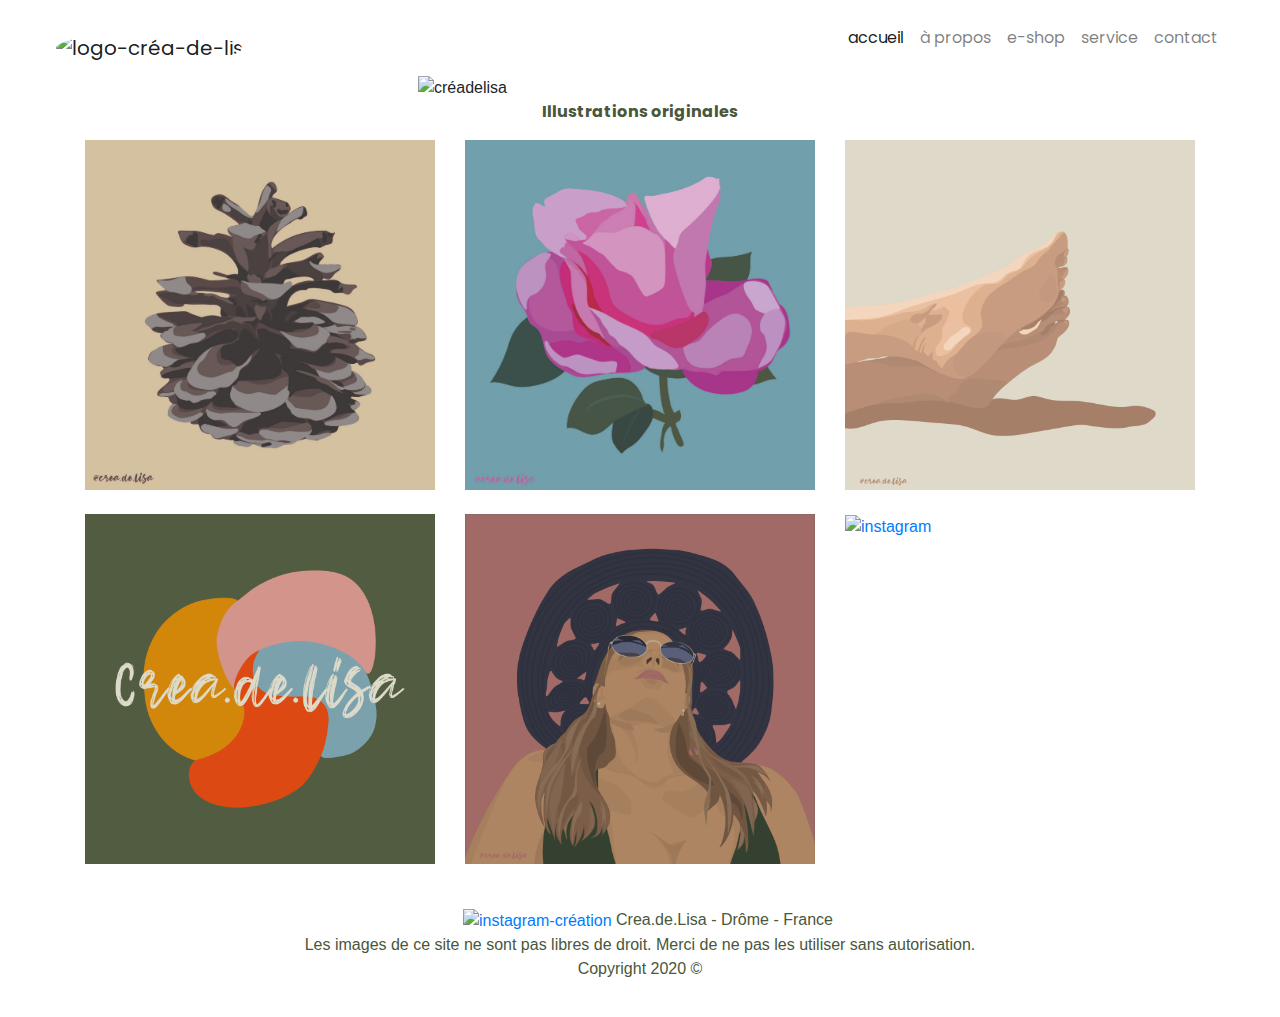
==== index.html @ 41af7bc5 "modif-2-lisa" ====
<!doctype html>
<html lang="fr">

<head>
  <!-- Required meta tags -->
  <meta charset="utf-8">
  <meta name="viewport" content="width=device-width, initial-scale=1, shrink-to-fit=no">

  <!-- Bootstrap CSS -->
  <link rel="stylesheet" href="https://stackpath.bootstrapcdn.com/bootstrap/4.4.1/css/bootstrap.min.css"
    integrity="sha384-Vkoo8x4CGsO3+Hhxv8T/Q5PaXtkKtu6ug5TOeNV6gBiFeWPGFN9MuhOf23Q9Ifjh" crossorigin="anonymous">
  <link rel="stylesheet" href="index.css">
  <link rel="stylesheet" href="site.css">
  <link href="https://fonts.googleapis.com/css2?family=Poppins&display=swap" rel="stylesheet">
  <link rel="shortcut icon" type="image/x-icon" href="image/logo-svg.svg" />
  <title>Crea.de.Lisa</title>
</head>

<body>

  <header>
    <nav class="navbar navbar-expand-lg navbar-light bg-white">
      <a class="navbar-brand" href="#"><img id=logo src="image/logo-couleur.png" alt="logo-créa-de-lisa"></a>
      <button class="navbar-toggler" type="button" data-toggle="collapse" data-target="#navbarNavAltMarkup"
        aria-controls="navbarNavAltMarkup" aria-expanded="false" aria-label="Toggle navigation">
        <span class="navbar-toggler-icon"></span>
      </button>
      <div class="collapse navbar-collapse justify-content-end" id="navbarNavAltMarkup">
        <div class="navbar-nav">
          <a class="nav-link active" href="index.html">accueil <span class="sr-only">(current)</span></a>
          <a class="nav-link" href="a-propos.html">à propos</a>
          <a class="nav-link" target="_blank" href="https://www.etsy.com/fr/shop/Creadelisaa">e-shop</a>
         <a class="nav-link" href="service.html">service</a> 
          <a class="nav-link" href="contact.html">contact</a>
        </div>
      </div>
    </nav>
  </header>

  <main>
    <div class="container">
      <img src="image/ecriture_logo_rouge_Plan de travail 1.png" alt="créadelisa" style="width:40%; height:auto" class="d-block mx-auto"/>
      <p class="crea">Illustrations originales</p>
      <div class="row ">
        <div class="col-12 col-md-4 col-lg-4  mb-4">
          <a target="_blank" href="https://www.etsy.com/fr/listing/885046161/tee-shirt-pomme-de-pin?ref=shop_home_active_1" class="cadre">
            <img class="img-fluid" src="image/pomme-de-pin.jpg" alt="illustration-pomme-de-pain" />
          </a>
        </div>
        <div class="col-12 col-md-4 col-lg-4 mb-4">
          <a href="#" class="cadre">
            <img class="img-fluid" src="image/rose.jpg" alt="rose" />
          </a>
        </div>

        <div class="col-12 col-md-4 col-lg-4 mb-4">
          <a href="#" class="cadre">
            <img class="img-fluid" src="image/pied-plage.png" alt="pied" />
          </a>
        </div>
      </div>

      <div class="row">
        <div class="col-12 col-md-4 col-lg-4 mb-4">
          <a href="#" class="cadre">
            <img class="img-fluid" src="image/logo-fond-kaki.png" alt="logo-créa-de-lisa" />
          </a>
        </div>

        <div class="col-12 col-md-4 col-lg-4 mb-4">
          <a href="#" class="cadre">
            <img class="img-fluid" src="image/portrait.png" alt="femme-à-la-plage"/>
          </a>
        </div>

        <div class="col-12 col-md-4 col-lg-4 mb-4">
          <a target="_blank" href="https://www.instagram.com/crea.de.lisa/?igshid=v2k1yolqqlns" class="cadre">
            <img class="img-fluid" src="image/Follow.png" alt="instagram" />
          </a>
        </div>
      </div>
    </div>

    

  </main>


  <footer class=pied-de-page>

    <div class="card ligne">
      <div class="card-body">
      <blockquote class="blockquote mb-0">
        <p class="text-center font-weight-light ">
          <a target="_blank" href="https://www.instagram.com/crea.de.lisa/?igshid=v2k1yolqqlns"><img src="image/logo-insta-footer.png" class="ml-3" alt="instagram-création"></a>  Crea.de.Lisa - Drôme  - France <br>
          Les images de ce site ne sont pas libres de droit. Merci de ne pas les utiliser sans autorisation. <br>
          Copyright 2020 © </p>
          </blockquote>
      </div>
    </div>
  </footer>



  <!-- Optional JavaScript -->
  <!-- jQuery first, then Popper.js, then Bootstrap JS -->
  <script src="https://code.jquery.com/jquery-3.4.1.slim.min.js"
    integrity="sha384-J6qa4849blE2+poT4WnyKhv5vZF5SrPo0iEjwBvKU7imGFAV0wwj1yYfoRSJoZ+n"
    crossorigin="anonymous"></script>
  <script src="https://cdn.jsdelivr.net/npm/popper.js@1.16.0/dist/umd/popper.min.js"
    integrity="sha384-Q6E9RHvbIyZFJoft+2mJbHaEWldlvI9IOYy5n3zV9zzTtmI3UksdQRVvoxMfooAo"
    crossorigin="anonymous"></script>
  <script src="https://stackpath.bootstrapcdn.com/bootstrap/4.4.1/js/bootstrap.min.js"
    integrity="sha384-wfSDF2E50Y2D1uUdj0O3uMBJnjuUD4Ih7YwaYd1iqfktj0Uod8GCExl3Og8ifwB6"
    crossorigin="anonymous"></script>
</body>
</html>
---- index.css ----
.crea{
    font-size: 100%;
    text-align: center;
    font-weight: bold;
    color: #49573B;
    font-family: 'Poppins', sans-serif;
}


@media screen and (max-width: 769px) {
    .crea{
        font-size: 60%;
    }
}

.cadre{
    margin-bottom:8%;
    padding: 0%;
}
---- site.css ----
/* en-tête site  */
header{
    font-family: 'Poppins', sans-serif;
}

.navbar{
    background-color: white;
    margin-right: 3%;
}

#logo{
    border-radius: 50%;
    margin-top: 10%;
    margin-left: 20%;
    /*box-shadow:  10px 3px 20px #49573B;
    margin-top: 20%;
    margin-left: 10%;
    */
}

@media screen and (max-width: 769px) {
    .pied-de-page{
        font-size: 5%;
    }
}

/* pieds de site  */
.pied-de-page{
    color: #49573B;

}

.ligne{
    border:none;
}

.blockquote {
    font-size: 1rem;
}
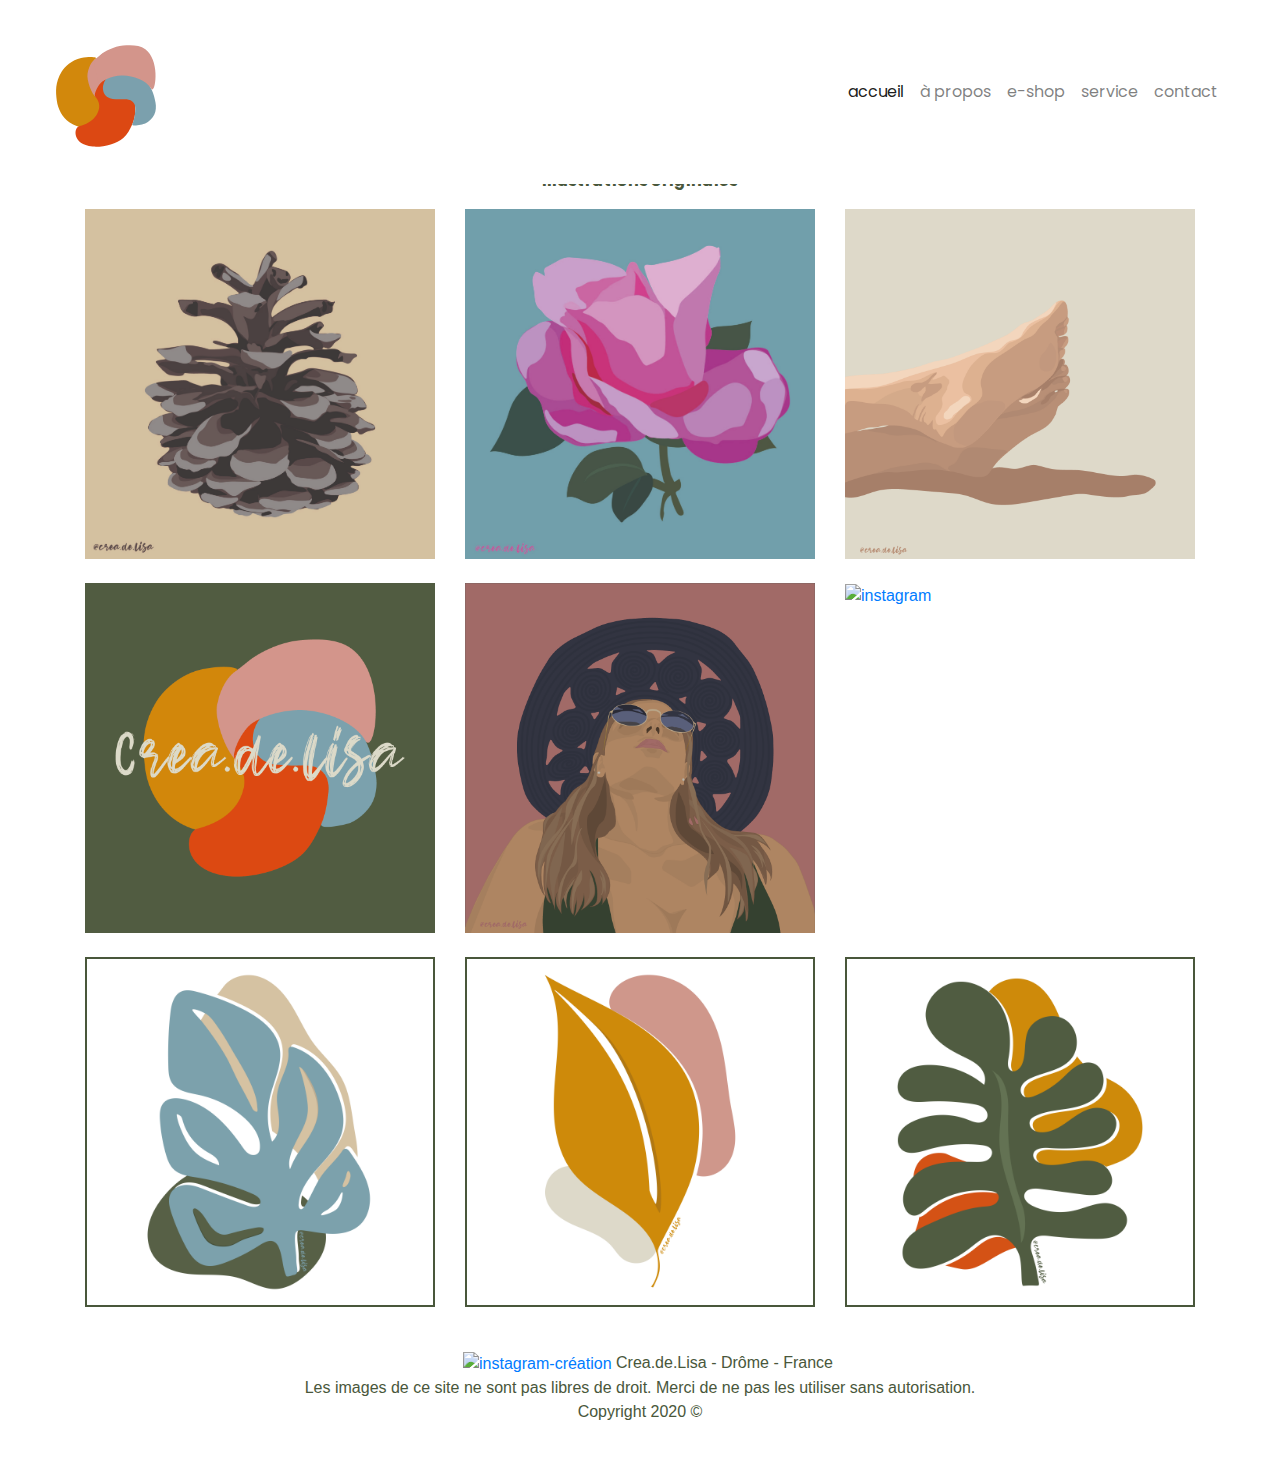
==== commit e179f89e: "modif-page-service" ====
--- a/index.html
+++ b/index.html
@@ -12,7 +12,7 @@
   <link rel="stylesheet" href="index.css">
   <link rel="stylesheet" href="site.css">
   <link href="https://fonts.googleapis.com/css2?family=Poppins&display=swap" rel="stylesheet">
-  <link rel="shortcut icon" type="image/x-icon" href="image/logo-svg.svg" />
+  <link rel="shortcut icon" type="image/x-icon" href="image/Logo-site-transparent-tailleok.png" />
   <title>Crea.de.Lisa</title>
 </head>
 
@@ -20,7 +20,7 @@
 
   <header>
     <nav class="navbar navbar-expand-lg navbar-light bg-white">
-      <a class="navbar-brand" href="#"><img id=logo src="image/logo-couleur.png" alt="logo-créa-de-lisa"></a>
+      <a class="navbar-brand" href="index.html"><img id=logo src="image/logo-svg.svg" alt="logo-créa-de-lisa"></a>
       <button class="navbar-toggler" type="button" data-toggle="collapse" data-target="#navbarNavAltMarkup"
         aria-controls="navbarNavAltMarkup" aria-expanded="false" aria-label="Toggle navigation">
         <span class="navbar-toggler-icon"></span>
@@ -78,9 +78,25 @@
             <img class="img-fluid" src="image/Follow.png" alt="instagram" />
           </a>
         </div>
+
+        <div class="col-12 col-md-4 col-lg-4 mb-4">
+          <a href="https://www.etsy.com/fr/listing/900572725/cartes-postales-a6-300-gr-o?ref=shop_home_active_1&frs=1" class="cadre ">
+            <img class="img-fluid feuille" src="image/feuille_carré_Plan de travail 1.png" alt="carte-postale-feuille"/>
+          </a>
+        </div>
+
+        <div class="col-12 col-md-4 col-lg-4 mb-4">
+          <a href="https://www.etsy.com/fr/listing/900572725/cartes-postales-a6-300-gr-o?ref=shop_home_active_1&frs=1" class="cadre ">
+            <img class="img-fluid feuille" src="image/feuille_carré-02.png" alt="carte-postale-illustration"/>
+          </a>
+        </div>
+        <div class="col-12 col-md-4 col-lg-4 mb-4">
+          <a href="https://www.etsy.com/fr/listing/900572725/cartes-postales-a6-300-gr-o?ref=shop_home_active_1&frs=1" class="cadre ">
+            <img class="img-fluid feuille" src="image/feuille_carré-03.png" alt="illustration-carte-postale"/>
+          </a>
+        </div>
       </div>
     </div>
-
     
 
   </main>
--- a/index.css
+++ b/index.css
@@ -17,4 +17,15 @@
 .cadre{
     margin-bottom:8%;
     padding: 0%;
+}
+.feuille{
+    border: 2px #49573B solid ;
+}
+.actu{
+    font-size: 100%;
+    text-align: center;
+    font-weight: bold;
+    color: #49573B;
+    font-family: 'Poppins', sans-serif;
+    margin-top: 10em;
 }--- a/site.css
+++ b/site.css
@@ -1,21 +1,29 @@
 /* en-tête site  */
 header{
     font-family: 'Poppins', sans-serif;
+    
 }
 
 .navbar{
     background-color: white;
     margin-right: 3%;
+    margin-bottom: -3%;
+
 }
 
 #logo{
-    border-radius: 50%;
-    margin-top: 10%;
-    margin-left: 20%;
-    /*box-shadow:  10px 3px 20px #49573B;
+    margin-top: 5%;
+    margin-left: 10%;
+    width: 150px;
+    height: 150px;
+    /*
+    box-shadow:  10px 3px 20px #49573B;
+    
     margin-top: 20%;
     margin-left: 10%;
     */
+
+    
 }
 
 @media screen and (max-width: 769px) {
@@ -27,7 +35,6 @@
 /* pieds de site  */
 .pied-de-page{
     color: #49573B;
-
 }
 
 .ligne{
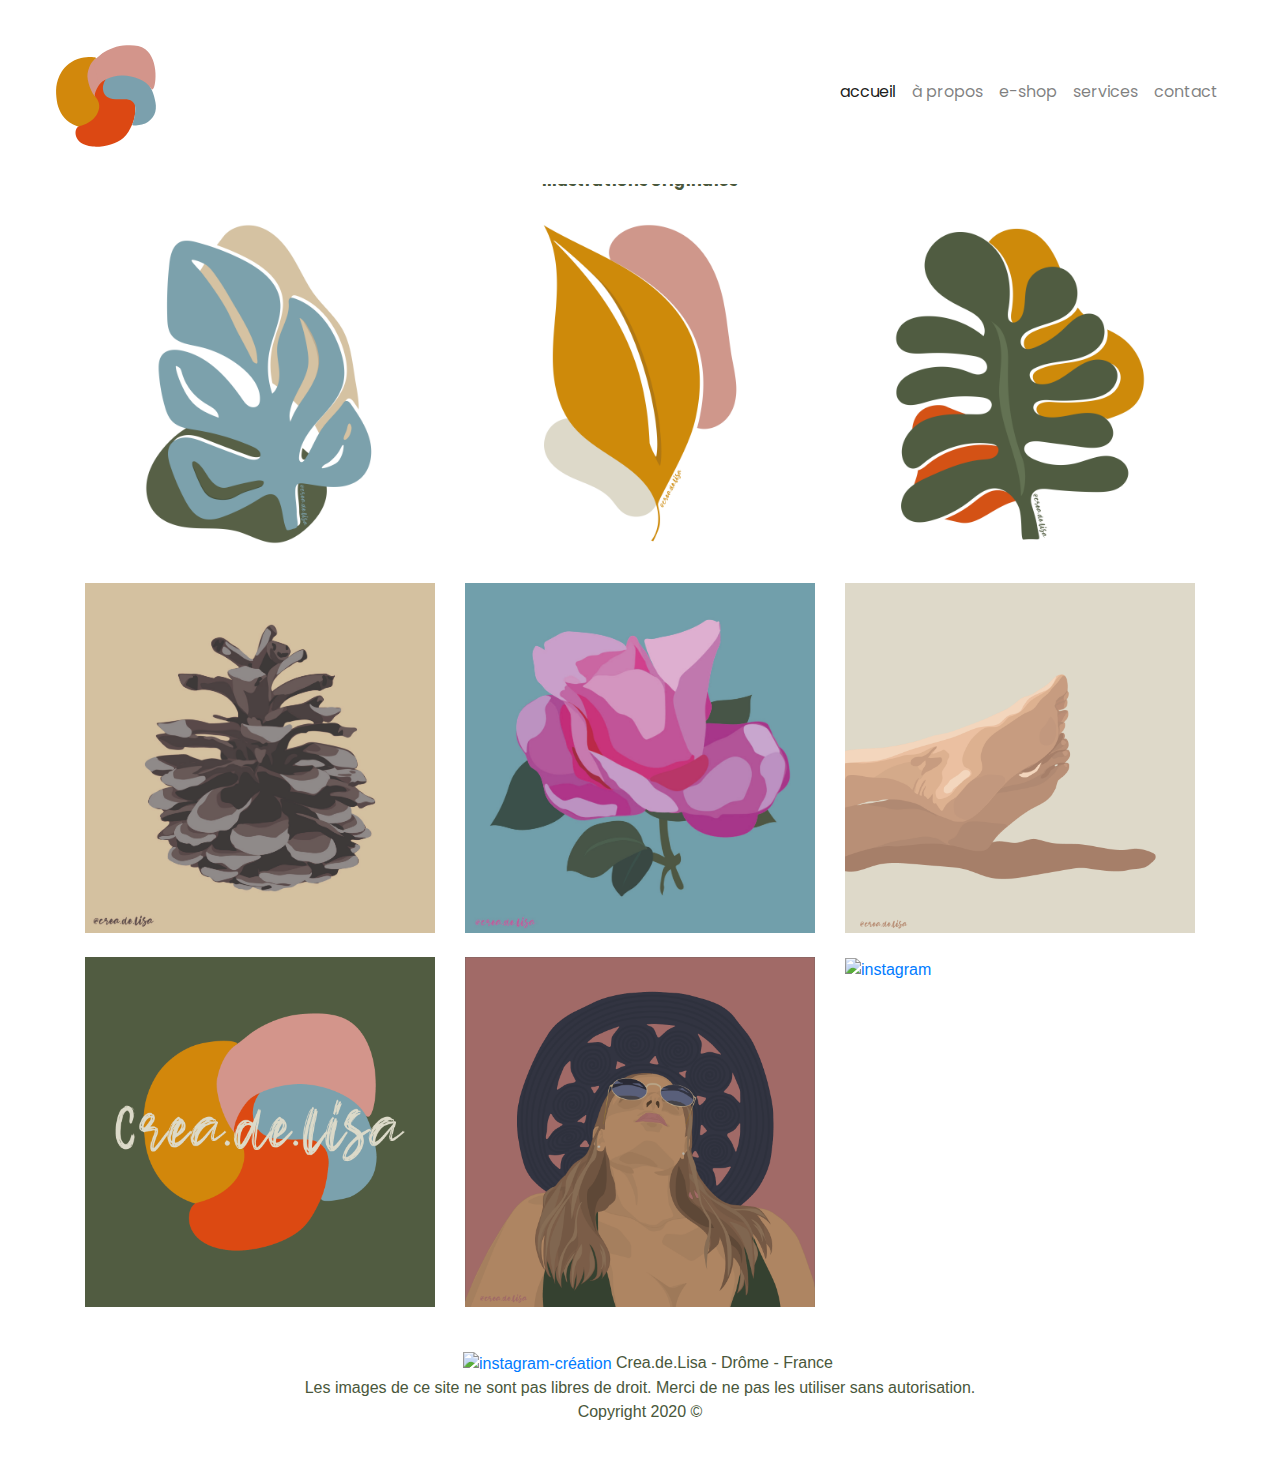
==== commit 5db01c81: "modif-lisa-service3" ====
--- a/index.html
+++ b/index.html
@@ -30,7 +30,7 @@
           <a class="nav-link active" href="index.html">accueil <span class="sr-only">(current)</span></a>
           <a class="nav-link" href="a-propos.html">à propos</a>
           <a class="nav-link" target="_blank" href="https://www.etsy.com/fr/shop/Creadelisaa">e-shop</a>
-         <a class="nav-link" href="service.html">service</a> 
+         <a class="nav-link" href="services.html">services</a> 
           <a class="nav-link" href="contact.html">contact</a>
         </div>
       </div>
@@ -42,6 +42,22 @@
       <img src="image/ecriture_logo_rouge_Plan de travail 1.png" alt="créadelisa" style="width:40%; height:auto" class="d-block mx-auto"/>
       <p class="crea">Illustrations originales</p>
       <div class="row ">
+        <div class="col-12 col-md-4 col-lg-4 mb-4">
+          <a href="https://www.etsy.com/fr/listing/900572725/cartes-postales-a6-300-gr-o?ref=shop_home_active_1&frs=1" class="cadre ">
+            <img class="img-fluid feuille" src="image/feuille_carré_Plan de travail 1.png" alt="carte-postale-feuille"/>
+          </a>
+        </div>
+
+        <div class="col-12 col-md-4 col-lg-4 mb-4">
+          <a href="https://www.etsy.com/fr/listing/900572725/cartes-postales-a6-300-gr-o?ref=shop_home_active_1&frs=1" class="cadre ">
+            <img class="img-fluid feuille" src="image/feuille_carré-02.png" alt="carte-postale-illustration"/>
+          </a>
+        </div>
+        <div class="col-12 col-md-4 col-lg-4 mb-4">
+          <a href="https://www.etsy.com/fr/listing/900572725/cartes-postales-a6-300-gr-o?ref=shop_home_active_1&frs=1" class="cadre ">
+            <img class="img-fluid feuille" src="image/feuille_carré-03.png" alt="illustration-carte-postale"/>
+          </a>
+        </div>
         <div class="col-12 col-md-4 col-lg-4  mb-4">
           <a target="_blank" href="https://www.etsy.com/fr/listing/885046161/tee-shirt-pomme-de-pin?ref=shop_home_active_1" class="cadre">
             <img class="img-fluid" src="image/pomme-de-pin.jpg" alt="illustration-pomme-de-pain" />
@@ -76,23 +92,6 @@
         <div class="col-12 col-md-4 col-lg-4 mb-4">
           <a target="_blank" href="https://www.instagram.com/crea.de.lisa/?igshid=v2k1yolqqlns" class="cadre">
             <img class="img-fluid" src="image/Follow.png" alt="instagram" />
-          </a>
-        </div>
-
-        <div class="col-12 col-md-4 col-lg-4 mb-4">
-          <a href="https://www.etsy.com/fr/listing/900572725/cartes-postales-a6-300-gr-o?ref=shop_home_active_1&frs=1" class="cadre ">
-            <img class="img-fluid feuille" src="image/feuille_carré_Plan de travail 1.png" alt="carte-postale-feuille"/>
-          </a>
-        </div>
-
-        <div class="col-12 col-md-4 col-lg-4 mb-4">
-          <a href="https://www.etsy.com/fr/listing/900572725/cartes-postales-a6-300-gr-o?ref=shop_home_active_1&frs=1" class="cadre ">
-            <img class="img-fluid feuille" src="image/feuille_carré-02.png" alt="carte-postale-illustration"/>
-          </a>
-        </div>
-        <div class="col-12 col-md-4 col-lg-4 mb-4">
-          <a href="https://www.etsy.com/fr/listing/900572725/cartes-postales-a6-300-gr-o?ref=shop_home_active_1&frs=1" class="cadre ">
-            <img class="img-fluid feuille" src="image/feuille_carré-03.png" alt="illustration-carte-postale"/>
           </a>
         </div>
       </div>
--- a/index.css
+++ b/index.css
@@ -18,9 +18,9 @@
     margin-bottom:8%;
     padding: 0%;
 }
-.feuille{
-    border: 2px #49573B solid ;
-}
+/* .feuille{
+    border: 2px #DED9C9 solid ;
+} */
 .actu{
     font-size: 100%;
     text-align: center;
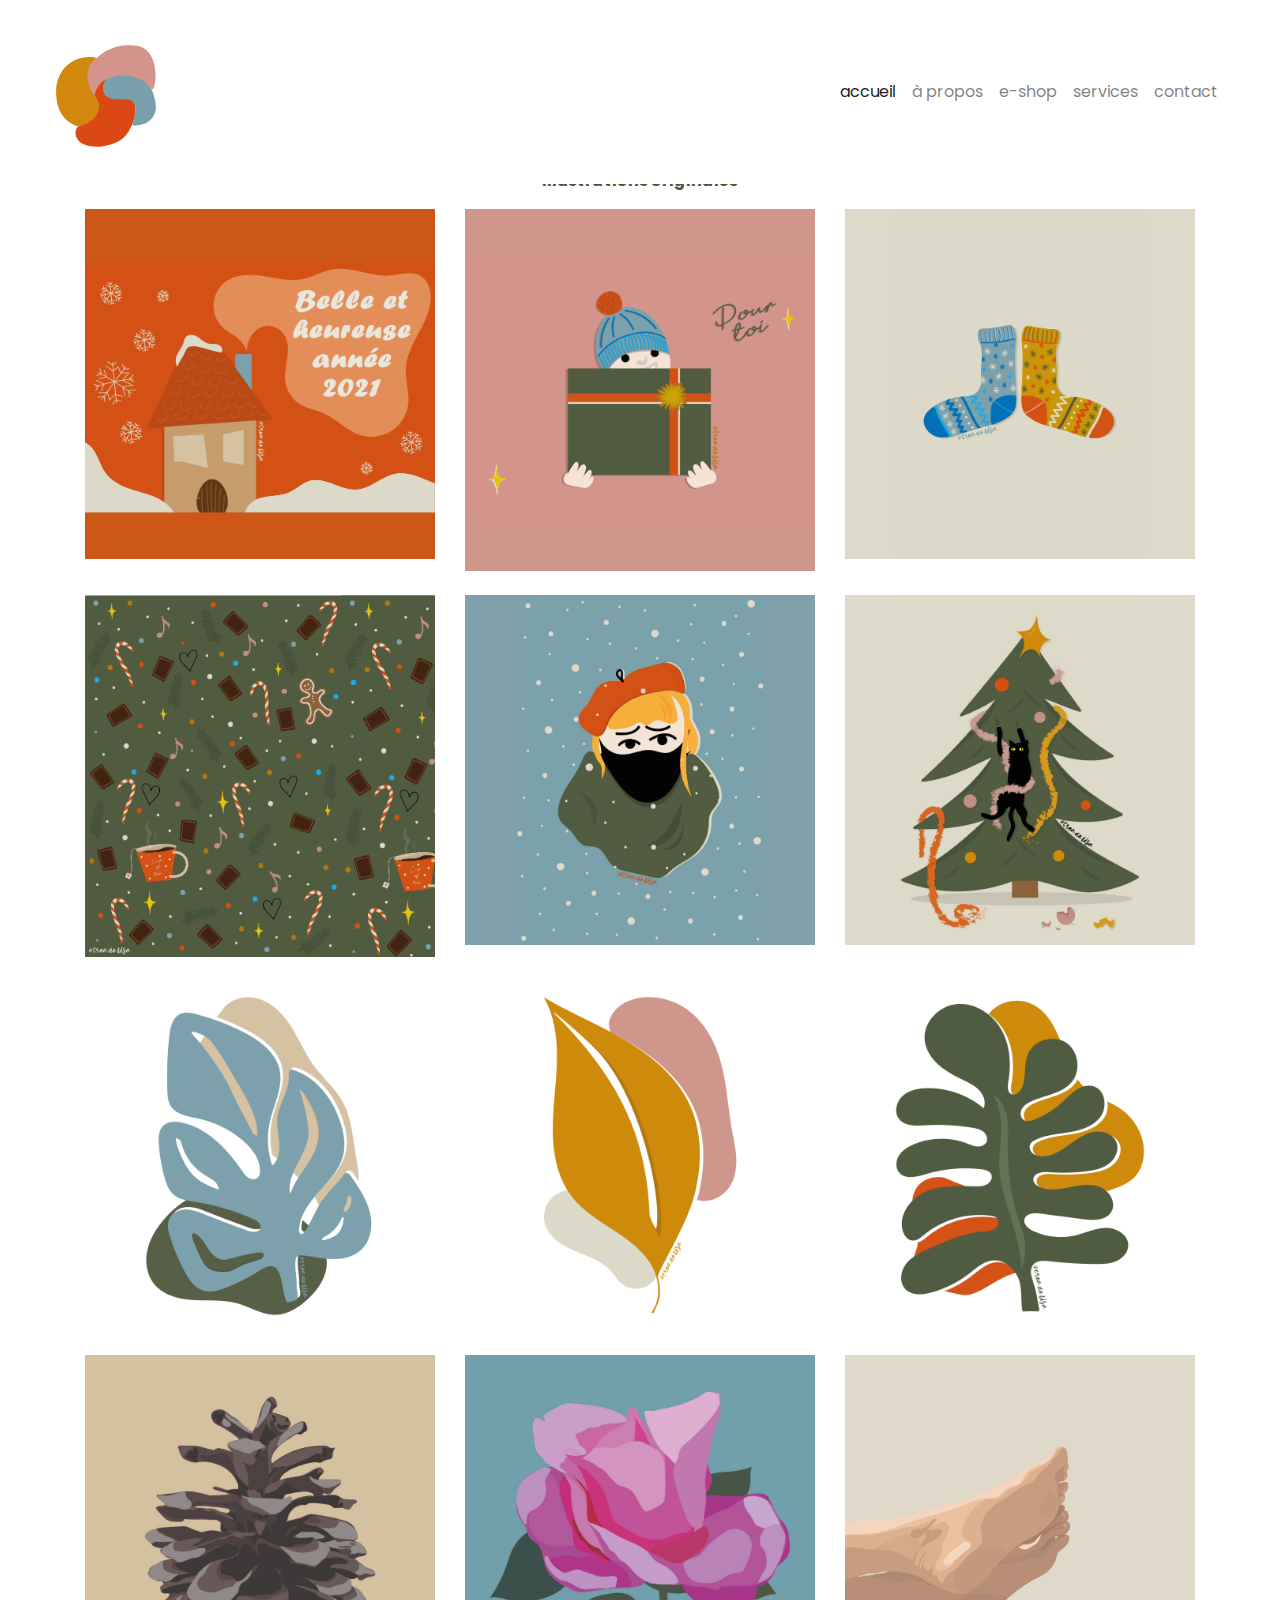
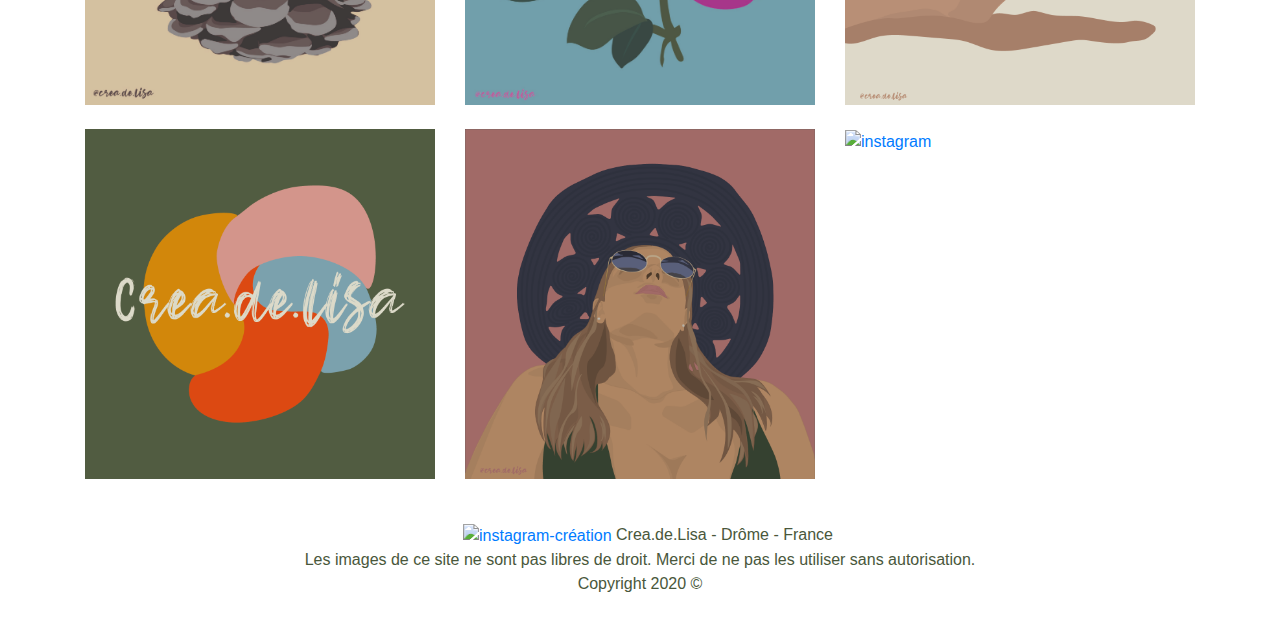
==== commit a82937f4: "carte-noel" ====
--- a/index.html
+++ b/index.html
@@ -12,7 +12,7 @@
   <link rel="stylesheet" href="index.css">
   <link rel="stylesheet" href="site.css">
   <link href="https://fonts.googleapis.com/css2?family=Poppins&display=swap" rel="stylesheet">
-  <link rel="shortcut icon" type="image/x-icon" href="image/Logo-site-transparent-tailleok.png" />
+  <link rel="shortcut icon" type="image/x-icon" href="image/Logo_site_transparent.png" />
   <title>Crea.de.Lisa</title>
 </head>
 
@@ -42,6 +42,36 @@
       <img src="image/ecriture_logo_rouge_Plan de travail 1.png" alt="créadelisa" style="width:40%; height:auto" class="d-block mx-auto"/>
       <p class="crea">Illustrations originales</p>
       <div class="row ">
+        <div class="col-12 col-md-4 col-lg-4 mb-4">
+          <a href="https://www.etsy.com/fr/listing/895661498/illustrations-o-cartes-de-noel-2020-o-a6?ref=shop_home_active_2&pro=1&frs=1" class="cadre ">
+            <img class="img-fluid feuille" src="image/Post_noel-07.png" alt="carte-postale-bonne-annee"/>
+          </a>
+        </div>
+        <div class="col-12 col-md-4 col-lg-4 mb-4">
+          <a href="https://www.etsy.com/fr/listing/895661498/illustrations-o-cartes-de-noel-2020-o-a6?ref=shop_home_active_2&pro=1&frs=1" class="cadre ">
+            <img class="img-fluid feuille" src="image/Post_noel-06.png" alt="carte-postale-cadeau"/>
+          </a>
+        </div>
+        <div class="col-12 col-md-4 col-lg-4 mb-4">
+          <a href="https://www.etsy.com/fr/listing/895661498/illustrations-o-cartes-de-noel-2020-o-a6?ref=shop_home_active_2&pro=1&frs=1" class="cadre ">
+            <img class="img-fluid feuille" src="image/Post_noel-05.png" alt="carte-postale-chausette"/>
+          </a>
+        </div>
+        <div class="col-12 col-md-4 col-lg-4 mb-4">
+          <a href="https://www.etsy.com/fr/listing/895661498/illustrations-o-cartes-de-noel-2020-o-a6?ref=shop_home_active_2&pro=1&frs=1" class="cadre ">
+            <img class="img-fluid feuille" src="image/Post_noel-04.png" alt="carte-postale-fête-noel"/>
+          </a>
+        </div>
+        <div class="col-12 col-md-4 col-lg-4 mb-4">
+          <a href="https://www.etsy.com/fr/listing/895661498/illustrations-o-cartes-de-noel-2020-o-a6?ref=shop_home_active_2&pro=1&frs=11" class="cadre ">
+            <img class="img-fluid feuille" src="image/Post_noel-03.png" alt="carte-postale-hiver"/>
+          </a>
+        </div>
+        <div class="col-12 col-md-4 col-lg-4 mb-4">
+          <a href="https://www.etsy.com/fr/listing/895661498/illustrations-o-cartes-de-noel-2020-o-a6?ref=shop_home_active_2&pro=1&frs=1" class="cadre ">
+            <img class="img-fluid feuille" src="image/Post_noel_Plan de travail 1.png" alt="carte-postale-sapin"/>
+          </a>
+        </div>
         <div class="col-12 col-md-4 col-lg-4 mb-4">
           <a href="https://www.etsy.com/fr/listing/900572725/cartes-postales-a6-300-gr-o?ref=shop_home_active_1&frs=1" class="cadre ">
             <img class="img-fluid feuille" src="image/feuille_carré_Plan de travail 1.png" alt="carte-postale-feuille"/>
--- a/index.css
+++ b/index.css
@@ -18,9 +18,7 @@
     margin-bottom:8%;
     padding: 0%;
 }
-/* .feuille{
-    border: 2px #DED9C9 solid ;
-} */
+
 .actu{
     font-size: 100%;
     text-align: center;
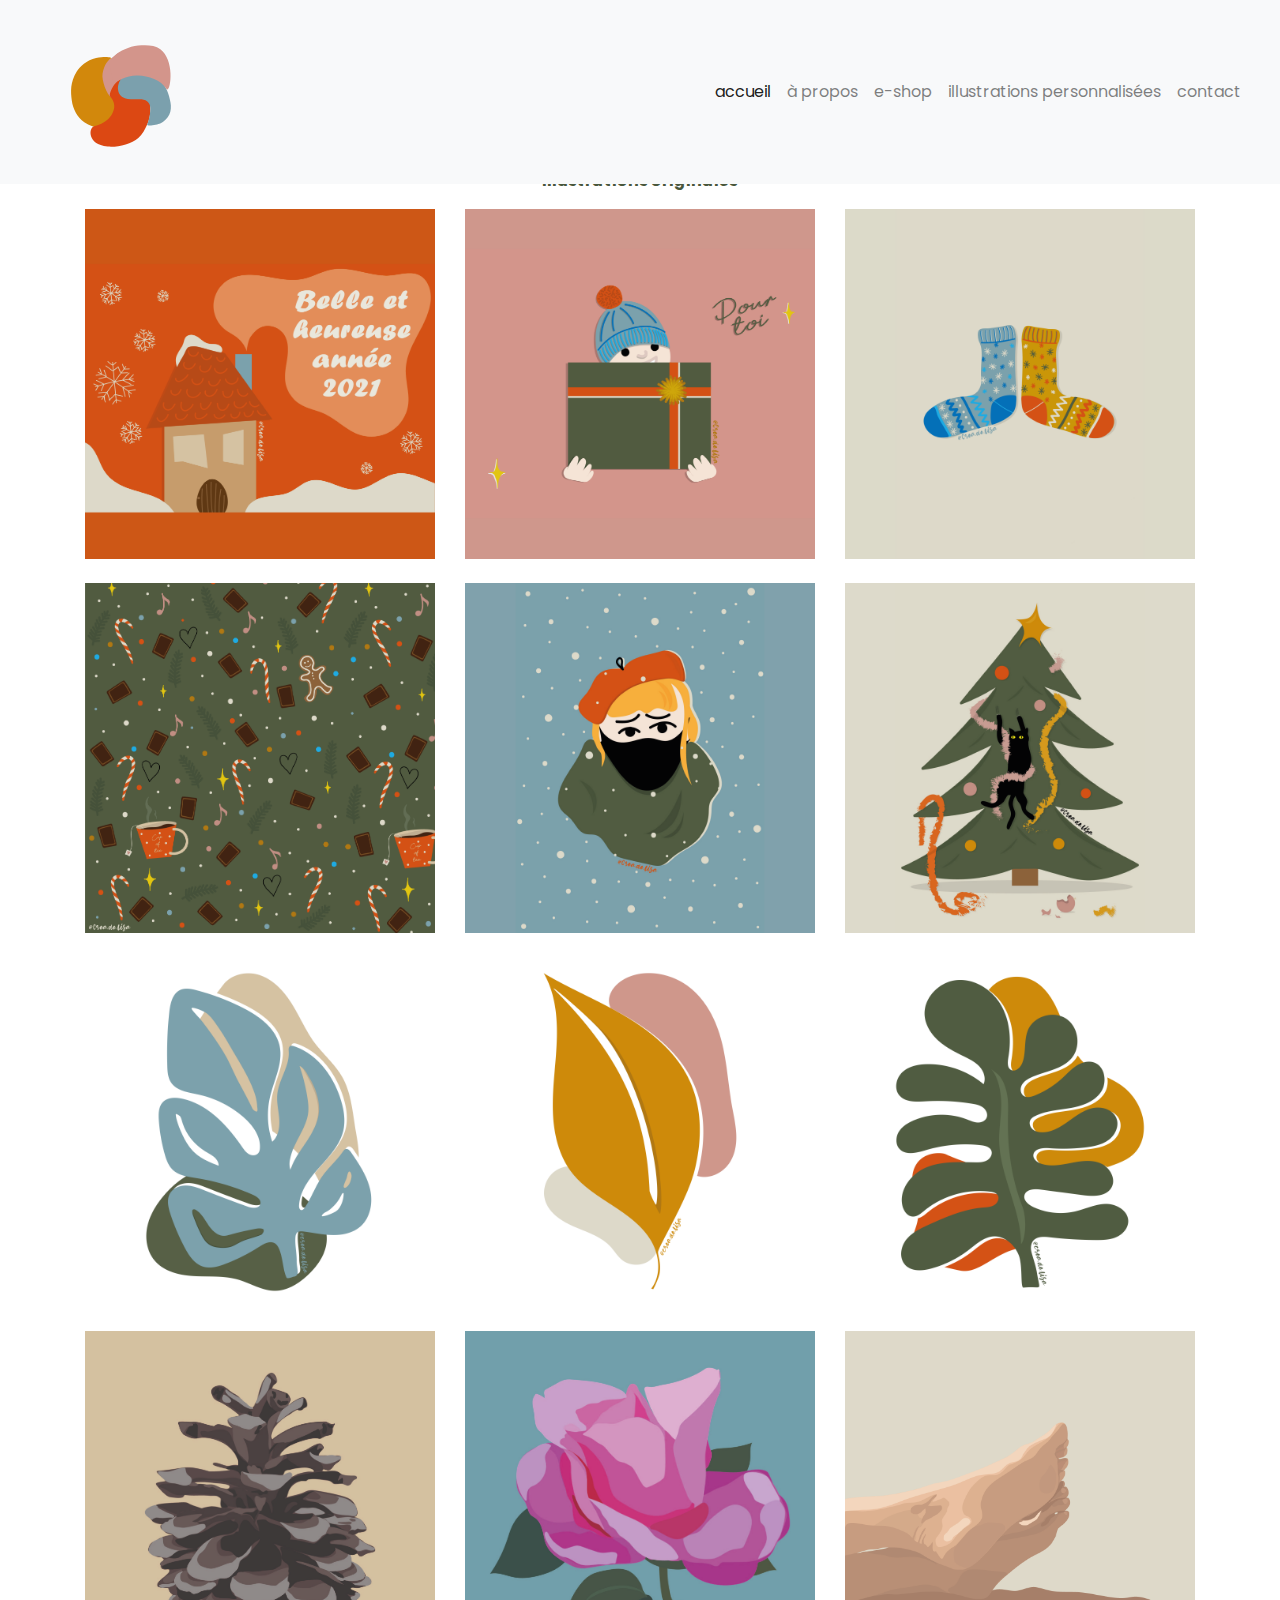
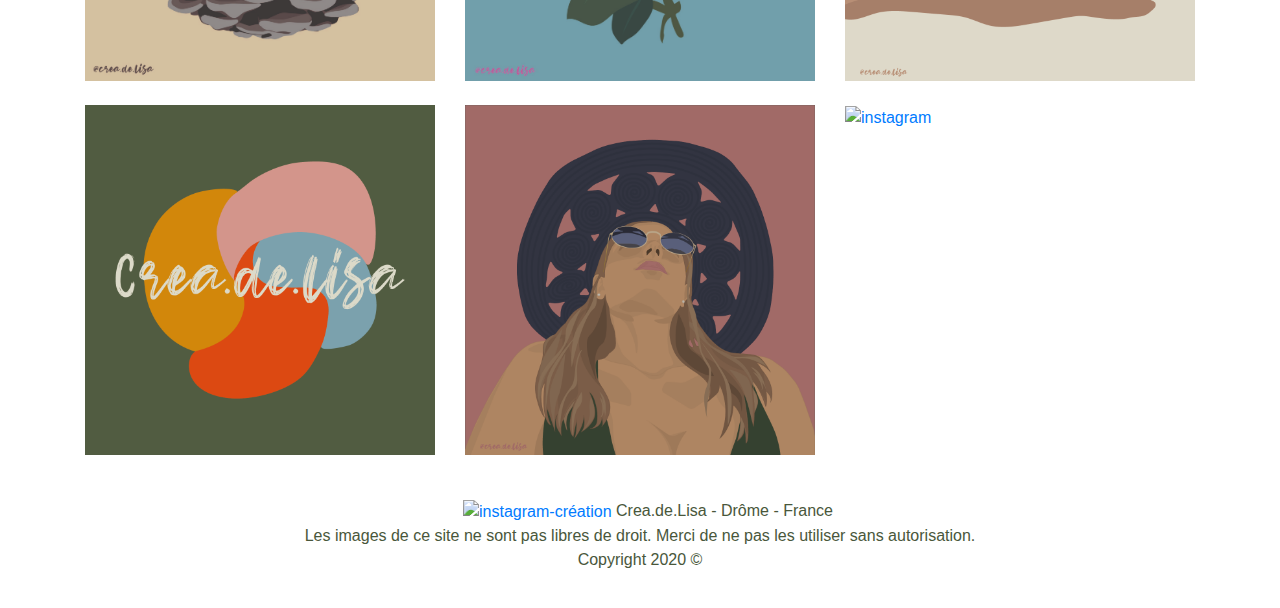
==== commit ee132b0c: "premiere actu 01 21" ====
--- a/index.html
+++ b/index.html
@@ -19,19 +19,39 @@
 <body>
 
   <header>
-    <nav class="navbar navbar-expand-lg navbar-light bg-white">
-      <a class="navbar-brand" href="index.html"><img id=logo src="image/logo-svg.svg" alt="logo-créa-de-lisa"></a>
+
+        <nav class="navbar navbar-expand-lg navbar-light bg-light">
+          <div class="container-fluid">
+            <a class="navbar-brand" href="index.html"><img id=logo src="image/logo-svg.svg" alt="logo-créa-de-lisa"></a>
       <button class="navbar-toggler" type="button" data-toggle="collapse" data-target="#navbarNavAltMarkup"
         aria-controls="navbarNavAltMarkup" aria-expanded="false" aria-label="Toggle navigation">
         <span class="navbar-toggler-icon"></span>
       </button>
-      <div class="collapse navbar-collapse justify-content-end" id="navbarNavAltMarkup">
-        <div class="navbar-nav">
-          <a class="nav-link active" href="index.html">accueil <span class="sr-only">(current)</span></a>
-          <a class="nav-link" href="a-propos.html">à propos</a>
-          <a class="nav-link" target="_blank" href="https://www.etsy.com/fr/shop/Creadelisaa">e-shop</a>
-         <a class="nav-link" href="services.html">services</a> 
-          <a class="nav-link" href="contact.html">contact</a>
+      
+            <div class="collapse navbar-collapse " id="navbarSupportedContent">
+              <ul class="navbar-nav ml-auto mb-2 mb-lg-0">
+                <li class="nav-item">
+                  <a class="nav-link active" aria-current="page" href="index.html">accueil <span class="sr-only">(current)</span></a>
+                </li>
+                <li class="nav-item">
+                  <a class="nav-link" href="a-propos.html">à propos</a>
+                </li>
+                <li class="nav-item">
+                  <a class="nav-link" target="_blank" href="https://www.etsy.com/fr/shop/Creadelisaa">e-shop</a>
+                </li>
+                <li class="nav-item dropdown">
+                  <a class="nav-link boutonmenuprincipal" href="Illustrations personnalisées.html" id="navbarDropdown" role="button" data-bs-toggle="dropdown" aria-expanded="false">
+                    illustrations personnalisées
+                  </a>
+                  <ul class="dropdown-child" aria-labelledby="navbarDropdownMenuLink">
+                    <li><a class="dropdown-item" href="couleurs.html">couleurs</a></li>
+                <li><a class="dropdown-item" href="noiretblanc.html">noir & blanc</a></li>
+                <li><a class="dropdown-item" href="tarifs.html">tarifs</a></li>
+                  </ul>
+                  <li class="nav-item">
+                    <a class="nav-link " href="contact.html">contact</a>
+                  </li>
+                </ul>
         </div>
       </div>
     </nav>
@@ -49,7 +69,7 @@
         </div>
         <div class="col-12 col-md-4 col-lg-4 mb-4">
           <a href="https://www.etsy.com/fr/listing/895661498/illustrations-o-cartes-de-noel-2020-o-a6?ref=shop_home_active_2&pro=1&frs=1" class="cadre ">
-            <img class="img-fluid feuille" src="image/Post_noel-06.png" alt="carte-postale-cadeau"/>
+            <img class="img-fluid feuille" src="image/Post_noel_V2-06.png" alt="carte-postale-cadeau"/>
           </a>
         </div>
         <div class="col-12 col-md-4 col-lg-4 mb-4">
@@ -59,7 +79,7 @@
         </div>
         <div class="col-12 col-md-4 col-lg-4 mb-4">
           <a href="https://www.etsy.com/fr/listing/895661498/illustrations-o-cartes-de-noel-2020-o-a6?ref=shop_home_active_2&pro=1&frs=1" class="cadre ">
-            <img class="img-fluid feuille" src="image/Post_noel-04.png" alt="carte-postale-fête-noel"/>
+            <img class="img-fluid feuille" src="image/Post_noel_V2-04.png" alt="carte-postale-fête-noel"/>
           </a>
         </div>
         <div class="col-12 col-md-4 col-lg-4 mb-4">
--- a/index.css
+++ b/index.css
@@ -26,4 +26,6 @@
     color: #49573B;
     font-family: 'Poppins', sans-serif;
     margin-top: 10em;
-}+}
+
+    --- a/site.css
+++ b/site.css
@@ -5,12 +5,38 @@
 }
 
 .navbar{
-    background-color: white;
+    background-color: #FFFFFF;
     margin-right: 3%;
     margin-bottom: -3%;
+    width: 100%;
 
 }
 
+.boutonmenuprincipal {
+    border: none;
+    cursor: pointer;
+    display: block;
+    }
+    
+    .dropdown {
+    position: relative;
+    display: inline-block;
+    }
+    .dropdown-child {
+    display: none;
+    min-width: 50px;
+    list-style-type: none;
+    
+    }
+    .dropdown-child a {
+    background-color: #D3958B;
+    text-decoration: none;
+    display: block;
+    }
+    .dropdown:hover .dropdown-child {
+    display: block;
+    }
+    
 #logo{
     margin-top: 5%;
     margin-left: 10%;
@@ -35,6 +61,7 @@
 /* pieds de site  */
 .pied-de-page{
     color: #49573B;
+
 }
 
 .ligne{
@@ -43,4 +70,5 @@
 
 .blockquote {
     font-size: 1rem;
-}+}
+
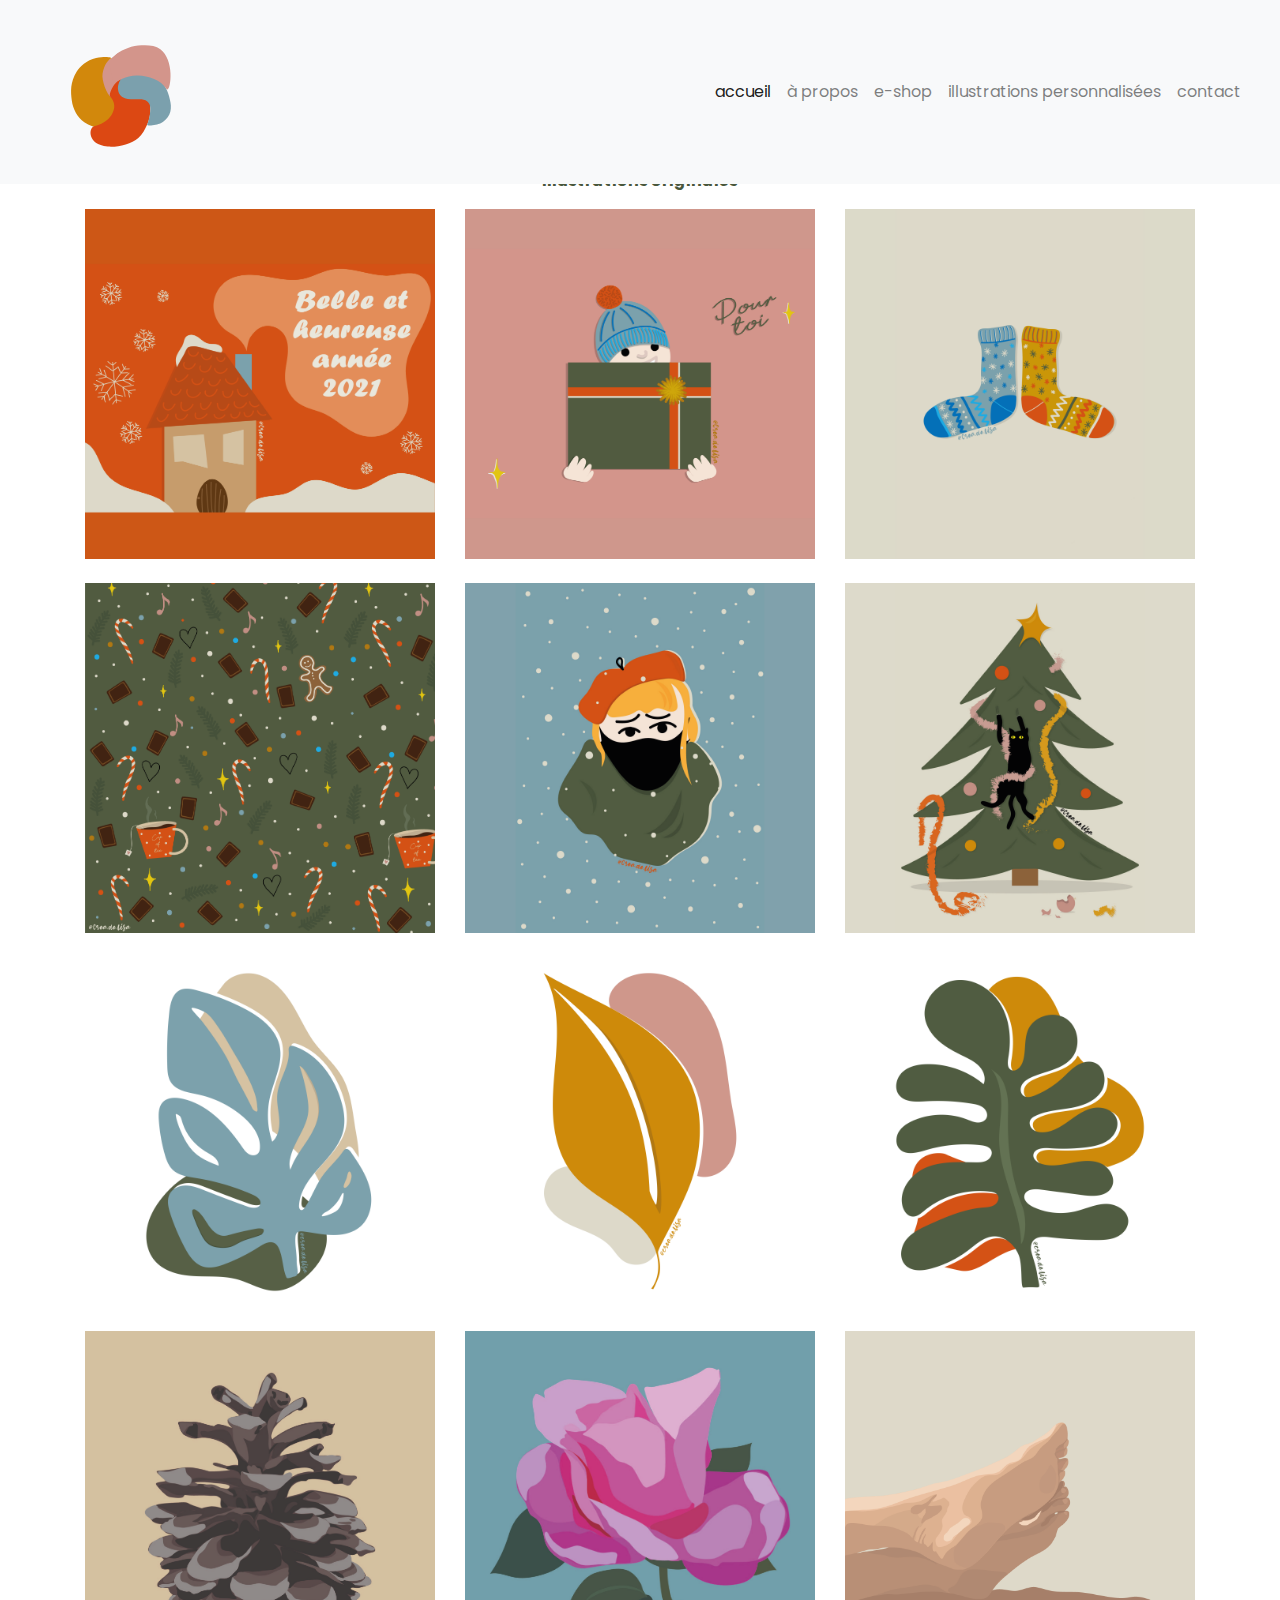
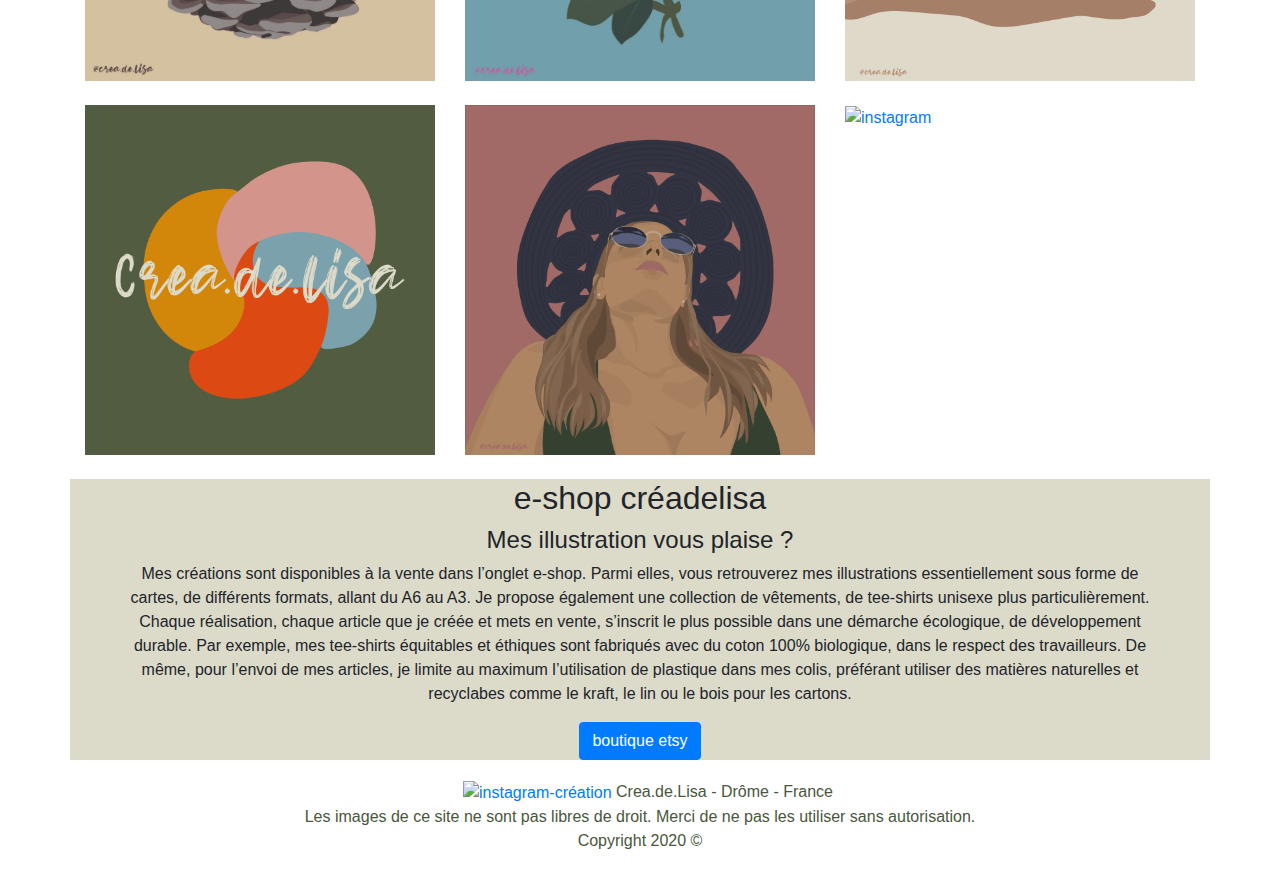
==== commit e83fffb2: "modif-02-21" ====
--- a/index.html
+++ b/index.html
@@ -43,15 +43,18 @@
                   <a class="nav-link boutonmenuprincipal" href="Illustrations personnalisées.html" id="navbarDropdown" role="button" data-bs-toggle="dropdown" aria-expanded="false">
                     illustrations personnalisées
                   </a>
+                  <!--
                   <ul class="dropdown-child" aria-labelledby="navbarDropdownMenuLink">
                     <li><a class="dropdown-item" href="couleurs.html">couleurs</a></li>
                 <li><a class="dropdown-item" href="noiretblanc.html">noir & blanc</a></li>
                 <li><a class="dropdown-item" href="tarifs.html">tarifs</a></li>
                   </ul>
+                  -->
                   <li class="nav-item">
                     <a class="nav-link " href="contact.html">contact</a>
                   </li>
                 </ul>
+                
         </div>
       </div>
     </nav>
@@ -146,10 +149,27 @@
         </div>
       </div>
     </div>
-    
-
-  </main>
-
+  
+
+  <div class="container">
+    <div class="row">
+      <div class="px-5 col-md-8 col-lg-12 text-center mx-auto boutique ">
+        <h2> e-shop créadelisa </h2>
+        <h4 class=>Mes illustration vous plaise ?</h4>
+        <p class="mb-3">Mes créations sont disponibles à la vente dans l’onglet e-shop.
+           Parmi elles, vous retrouverez mes illustrations essentiellement sous forme de cartes, 
+           de différents formats, allant du A6 au A3. Je propose également une collection de vêtements, de tee-shirts unisexe plus particulièrement.
+          Chaque réalisation, chaque article que je créée et mets en vente, s’inscrit le plus possible
+           dans une démarche écologique, de développement durable. Par exemple, mes tee-shirts 
+           équitables et éthiques sont fabriqués avec du coton 100% biologique, dans le respect 
+           des travailleurs. De même, pour l’envoi de mes articles, je limite au maximum l’utilisation
+            de plastique dans mes colis, préférant utiliser des matières naturelles et recyclabes comme
+             le kraft, le lin ou le bois pour les cartons.</p> <a href="https://www.etsy.com/fr/shop/Creadelisaa" class="btn btn-primary">boutique etsy</a>
+      </div>
+    </div>
+  </div>
+
+</main>
 
   <footer class=pied-de-page>
 
--- a/index.css
+++ b/index.css
@@ -28,4 +28,9 @@
     margin-top: 10em;
 }
 
-    + .boutique{
+     background-color: #DCDAC9;
+     margin-left: -15px;
+     margin-right: -15px;
+     padding: 0;
+ }   
--- a/site.css
+++ b/site.css
@@ -42,12 +42,6 @@
     margin-left: 10%;
     width: 150px;
     height: 150px;
-    /*
-    box-shadow:  10px 3px 20px #49573B;
-    
-    margin-top: 20%;
-    margin-left: 10%;
-    */
 
     
 }
